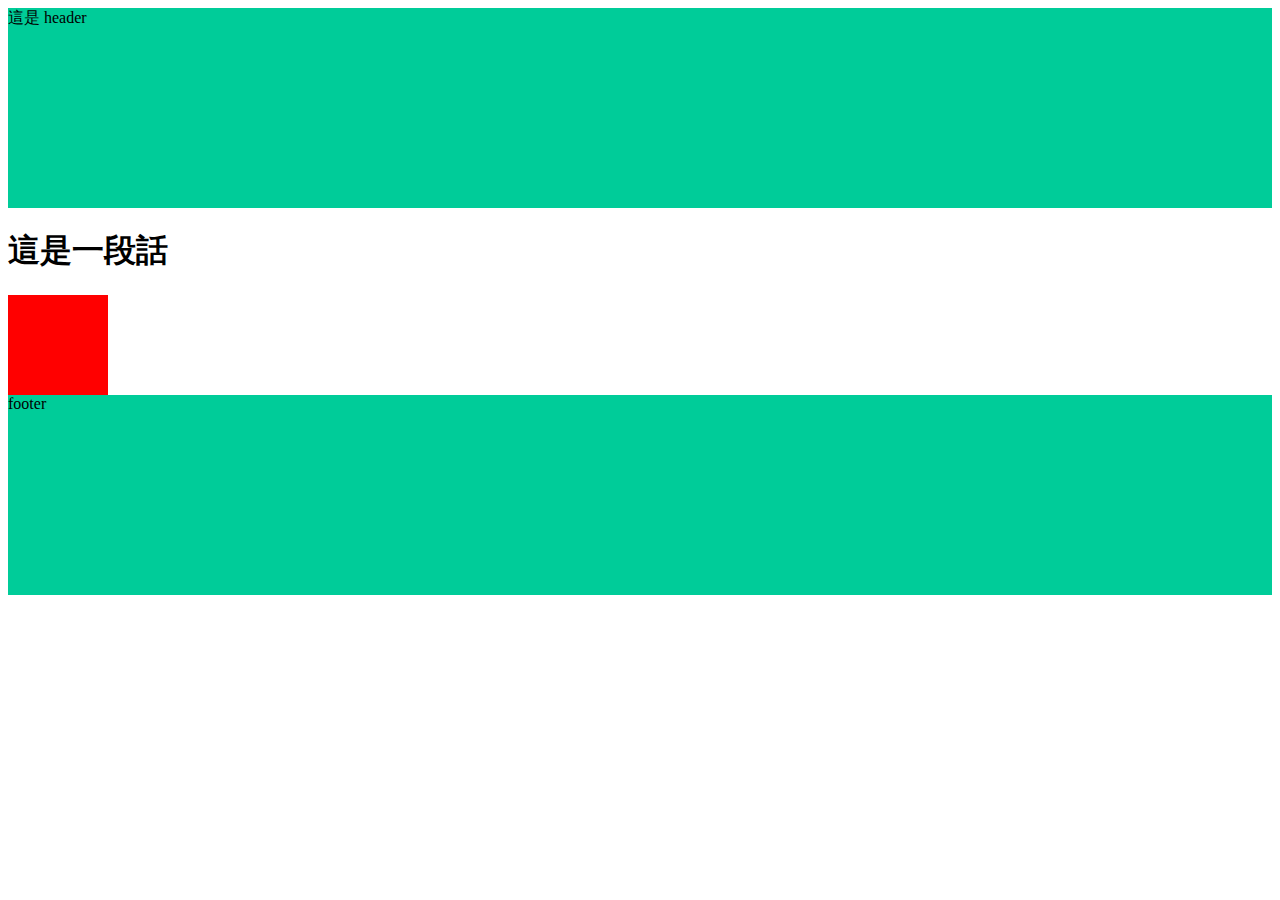
==== index.html @ 1fbaa555 "Update 2022-07-16T10:39:02.253Z" ====
<!DOCTYPE html>
<html lang="en">

<head>
  <meta charset="UTF-8">
  <meta name="viewport" content="width=device-width, initial-scale=1.0">
  <meta http-equiv="X-UA-Compatible" content="ie=edge">
  <title>首頁</title>
  <link rel="stylesheet" href="./assets/style/all.css">
</head>

<body>
  <header class="header">
    這是 header
  </header>

  
<h1>
  這是一段話
</h1>

<div class="box"></div>

  <footer class="footer">
    footer
  </footer>
  <script src="./assets/js/vendors.js"></script>
  <script src="./assets/js/all.js"></script>
</body>

</html>
---- assets/style/all.css ----
.header {
  height: 200px;
  background-color: #00cc99; }

.footer {
  height: 200px;
  background-color: #00cc99; }

.box {
  width: 100px;
  height: 100px;
  background-color: red;
  display: -webkit-box;
  display: -ms-flexbox;
  display: flex;
  -webkit-transition: all 0.5s;
  -o-transition: all 0.5s;
  transition: all 0.5s; }
  .box:hover {
    width: 200px;
    background-color: #00cc99; }

/*# sourceMappingURL=all.css.map */
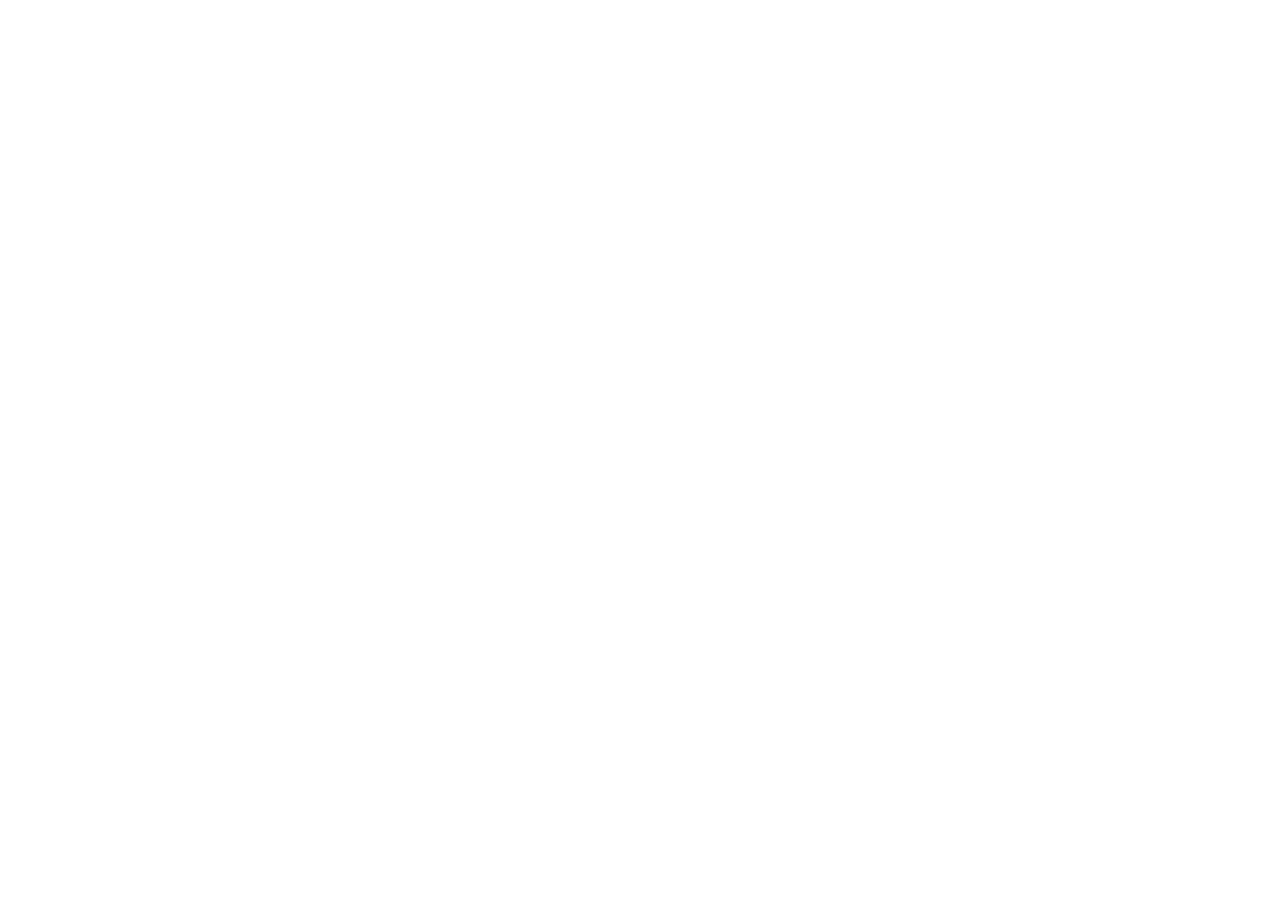
==== commit 17306521: "test" ====
--- a/index.html
+++ b/index.html
@@ -1,31 +1,10 @@
 <!DOCTYPE html>
 <html lang="en">
-
-<head>
-  <meta charset="UTF-8">
-  <meta name="viewport" content="width=device-width, initial-scale=1.0">
-  <meta http-equiv="X-UA-Compatible" content="ie=edge">
-  <title>首頁</title>
-  <link rel="stylesheet" href="./assets/style/all.css">
-</head>
-
-<body>
-  <header class="header">
-    這是 header
-  </header>
-
-  
-<h1>
-  這是一段話
-</h1>
-
-<div class="box"></div>
-
-  <footer class="footer">
-    footer
-  </footer>
-  <script src="./assets/js/vendors.js"></script>
-  <script src="./assets/js/all.js"></script>
-</body>
-
+  <head>
+    <meta charset="UTF-8" />
+    <meta http-equiv="X-UA-Compatible" content="IE=edge" />
+    <meta name="viewport" content="width=device-width, initial-scale=1.0" />
+    <title>Document</title>
+  </head>
+  <body></body>
 </html>
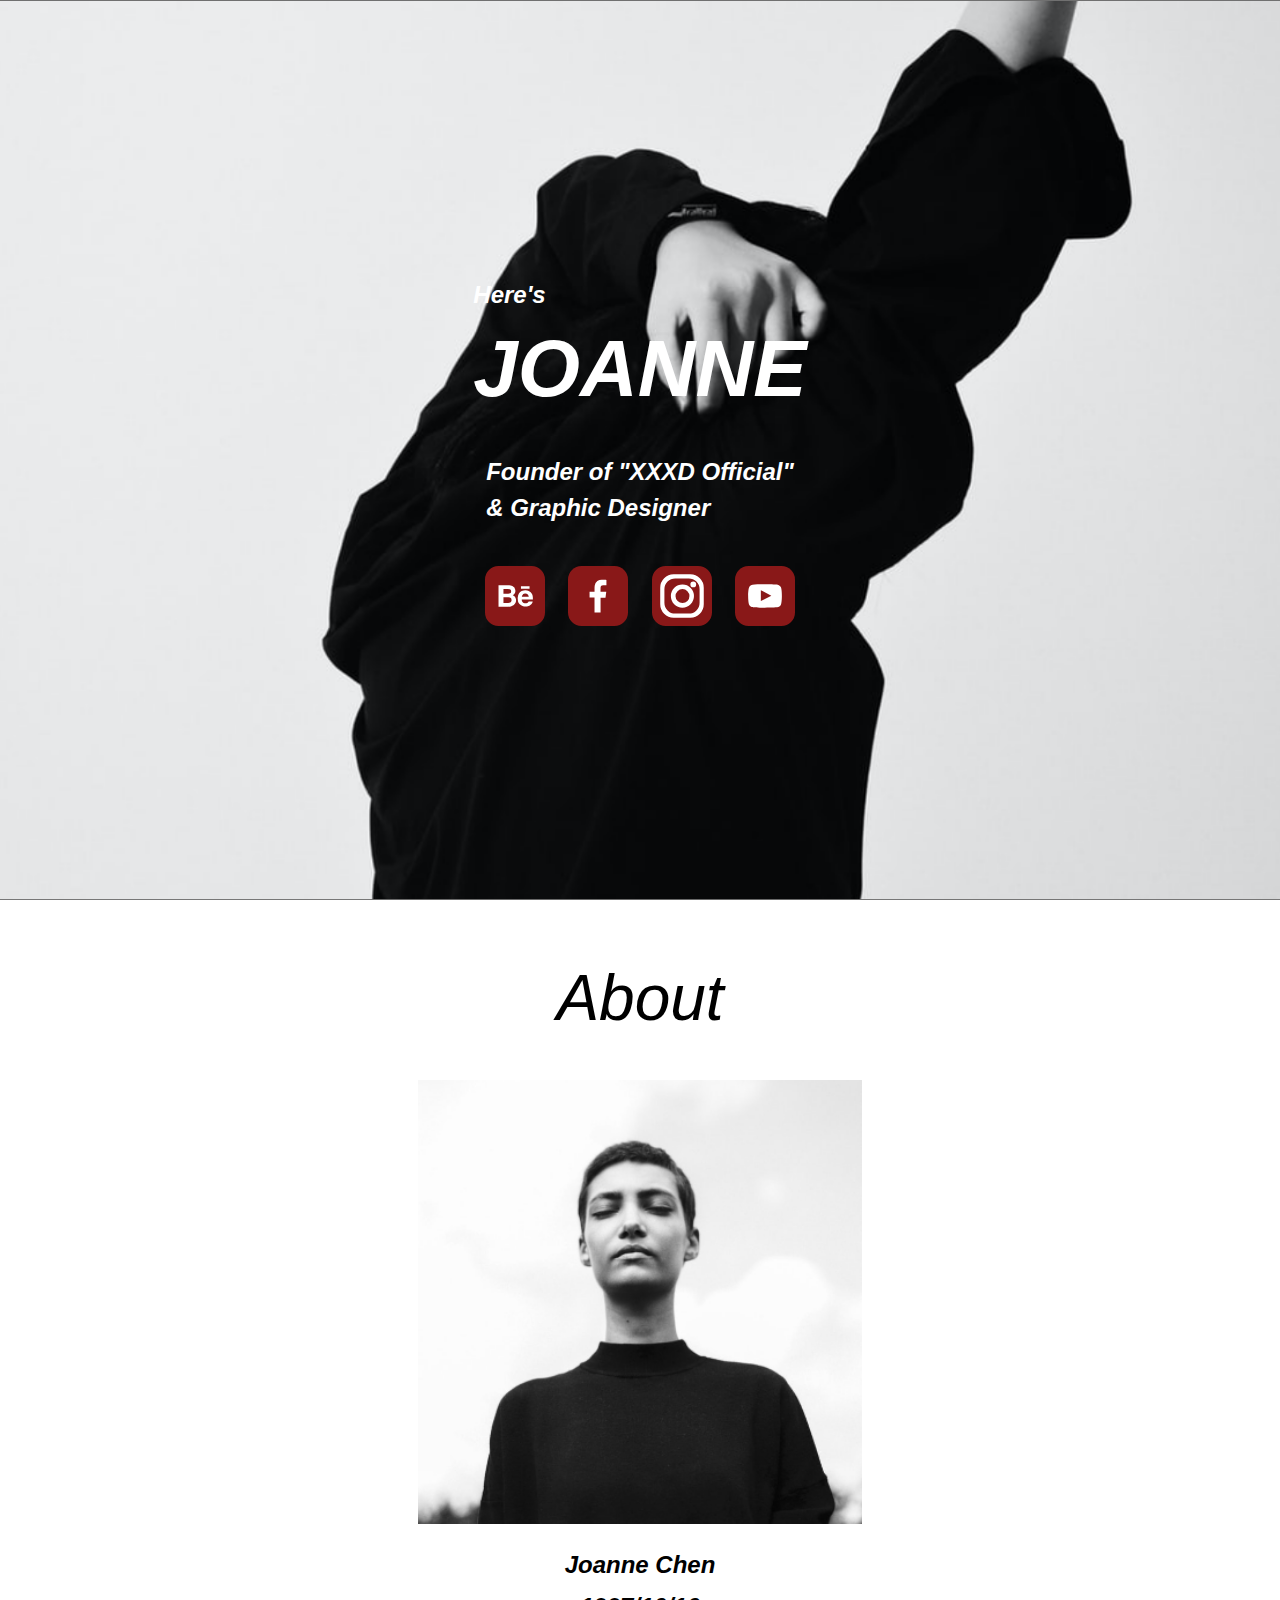
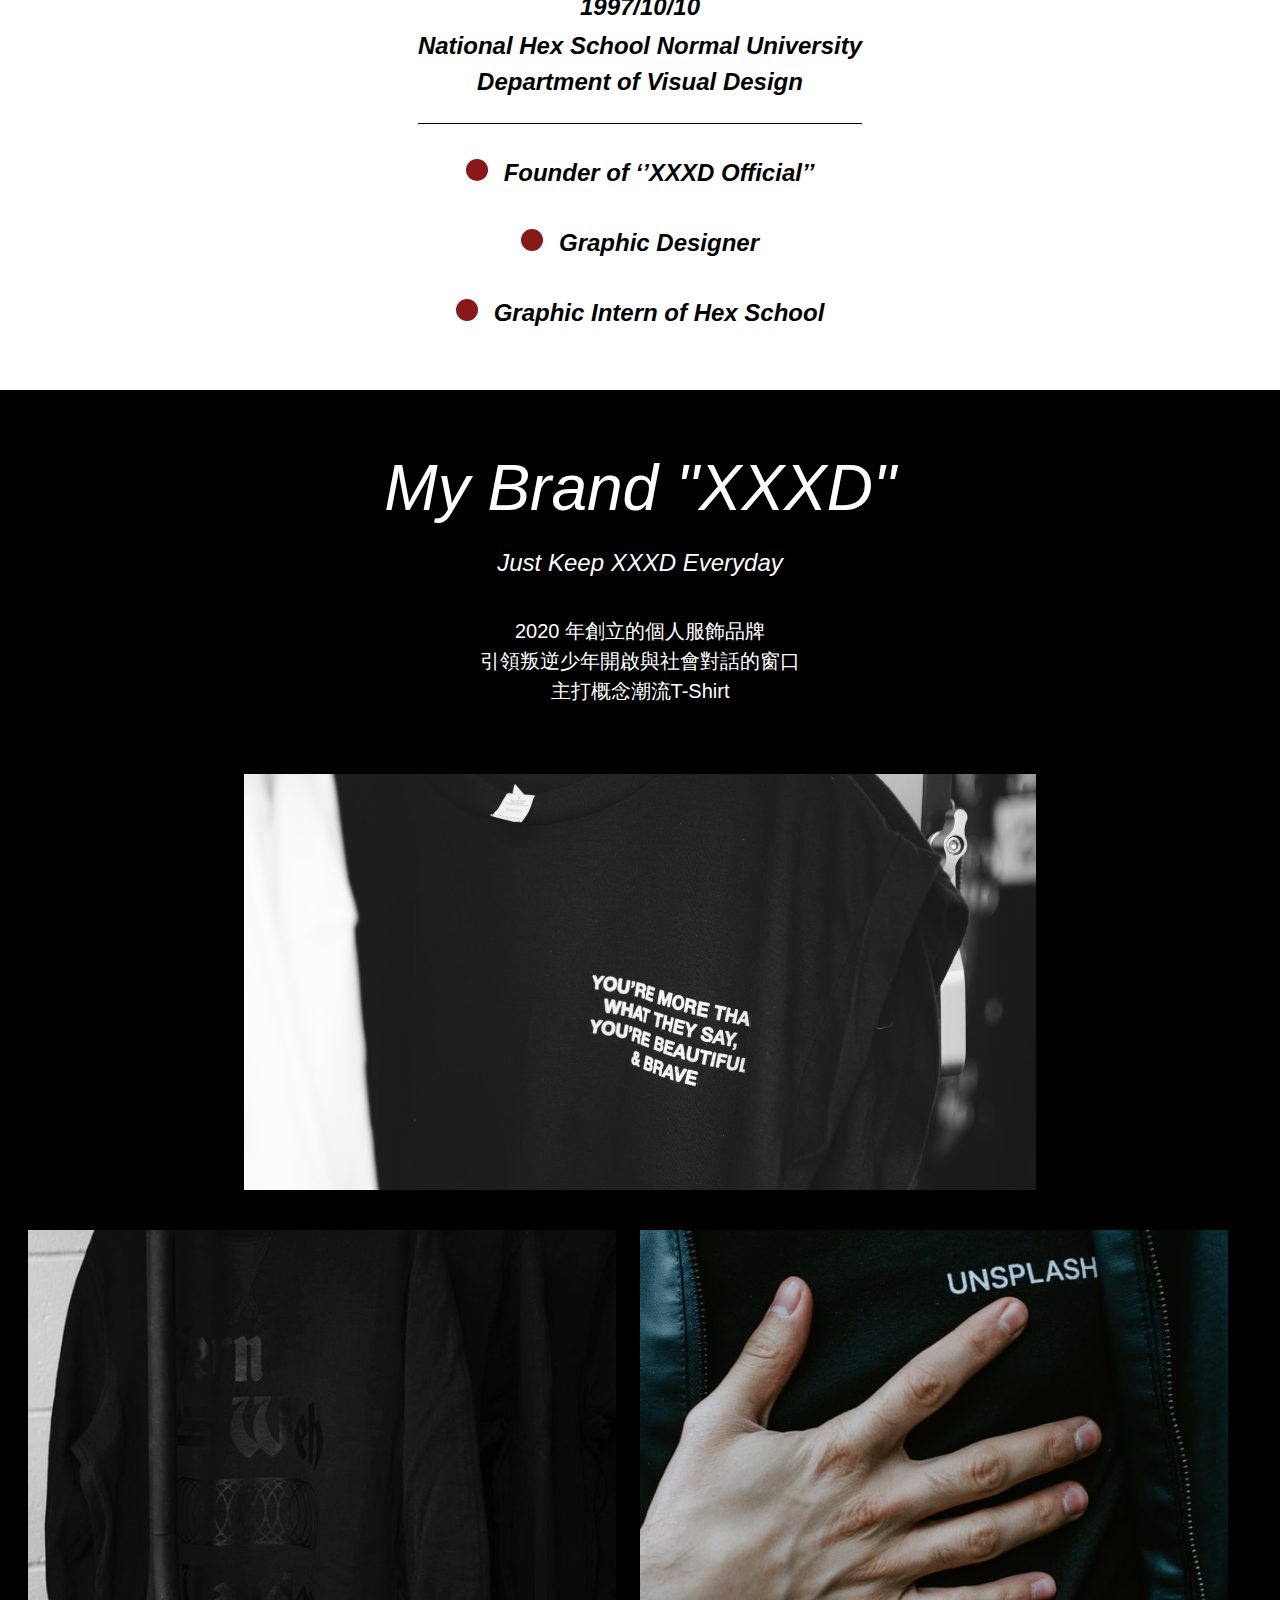
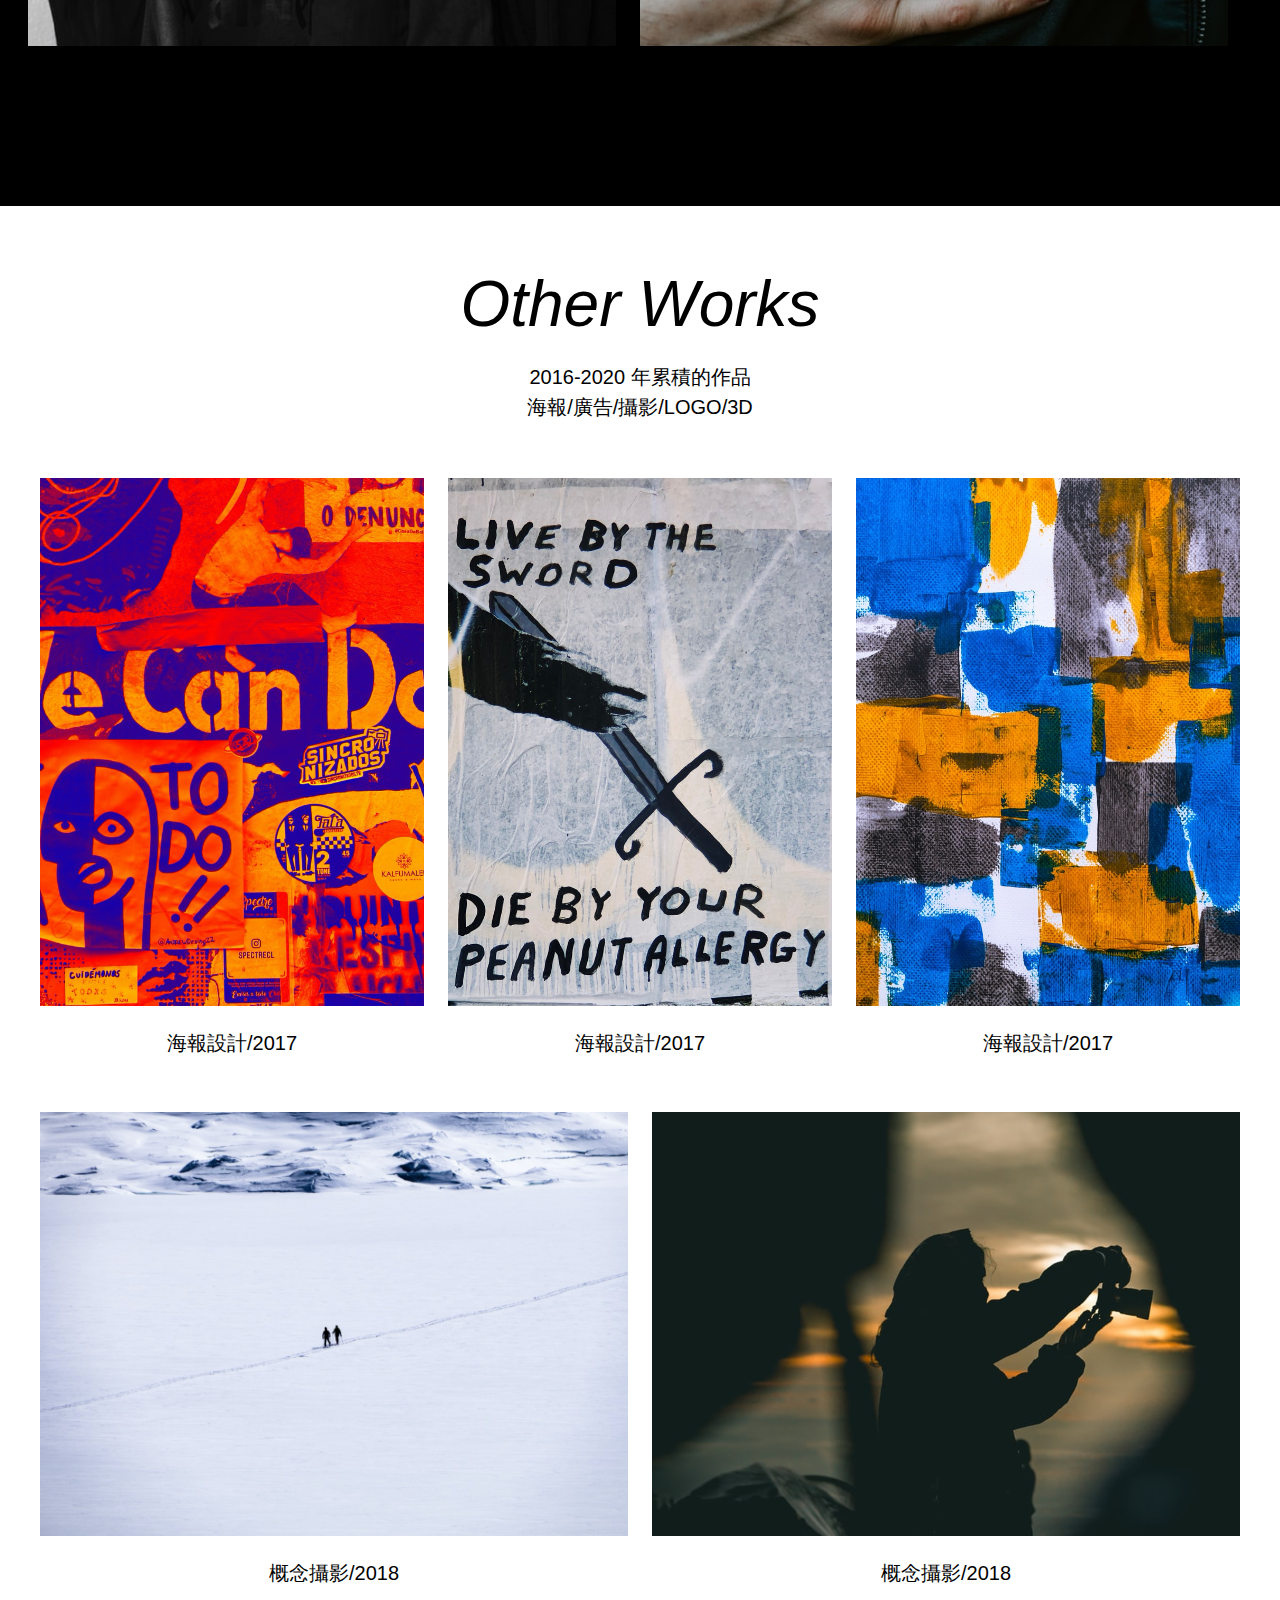
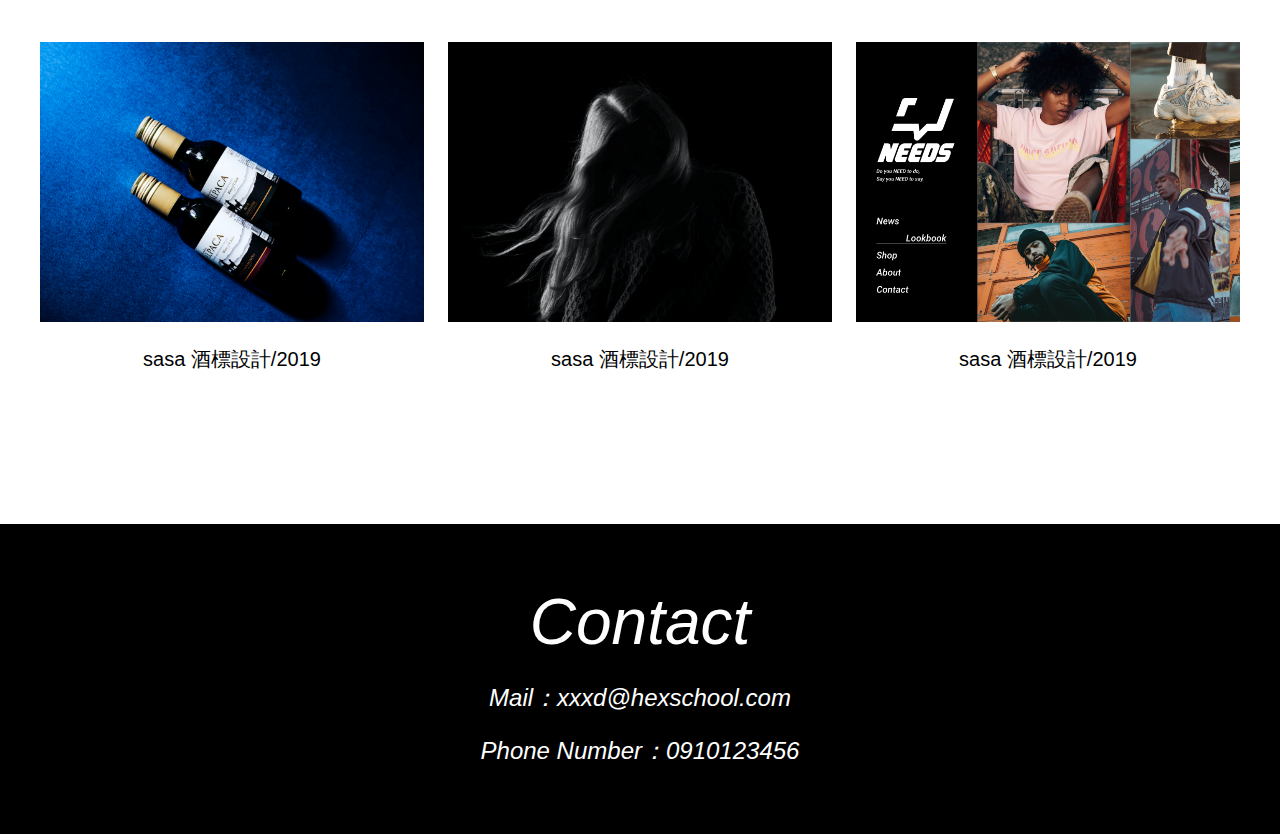
==== commit 183dfe1c: "Update 2022-07-16T15:49:00.396Z" ====
--- a/index.html
+++ b/index.html
@@ -2,9 +2,170 @@
 <html lang="en">
   <head>
     <meta charset="UTF-8" />
-    <meta http-equiv="X-UA-Compatible" content="IE=edge" />
     <meta name="viewport" content="width=device-width, initial-scale=1.0" />
-    <title>Document</title>
+    <meta http-equiv="X-UA-Compatible" content="ie=edge" />
+    <title>week2_porfolio</title>
+    <link rel="stylesheet" href="./assets/scss/all.css" />
   </head>
-  <body></body>
+
+  <body>
+    
+<div class="outerWrap">
+  <!-- outerWrap -->
+  <div class="banner">
+    <!-- banner -->
+    <div class="bannerText">
+      <!-- bannerText -->
+      <p class="bannerStart">Here's</p>
+      <h1>JOANNE</h1>
+      <p class="slogan">Founder of "XXXD Official" <br />& Graphic Designer</p>
+      <ul class="bannerList">
+        <!-- bannerList -->
+        <li class="bannerItem">
+          <a href="#">
+            <img src="./assets/images/behance.svg" alt="behance" />
+          </a>
+        </li>
+        <li class="bannerItem">
+          <a href="#">
+            <img src="./assets/images/facebook.svg" alt="facebook" />
+          </a>
+        </li>
+        <li class="bannerItem">
+          <a href="#">
+            <img src="./assets/images/instagram.svg" alt="instagram" />
+          </a>
+        </li>
+        <li class="bannerItem">
+          <a href="#">
+            <img src="./assets/images/youtube.svg" alt="youtube" />
+          </a>
+        </li>
+      </ul>
+      <!-- bannerList end -->
+    </div>
+    <!-- bannerText end -->
+  </div>
+  <!-- banner end -->
+  <div class="info">
+    <!-- info -->
+    <div class="about">
+      <!-- about -->
+      <h2>About</h2>
+      <img src="./assets/images/photo.png" alt="profile" />
+      <p>Joanne Chen</p>
+      <p>1997/10/10</p>
+      <p class="education">
+        National Hex School Normal University <br />
+        Department of Visual Design
+      </p>
+      <ul class="aboutList">
+        <!-- aboutList -->
+        <li class="aboutItem">
+          <p>Founder of ‘’XXXD Official’’</p>
+        </li>
+        <li class="aboutItem">
+          <p>Graphic Designer</p>
+        </li>
+        <li class="aboutItem">
+          <p>Graphic Intern of Hex School</p>
+        </li>
+      </ul>
+      <!-- aboutList end -->
+    </div>
+    <!-- about end -->
+  </div>
+  <!-- info end -->
+  <div class="introduction">
+    <!-- introduction -->
+    <div class="myBrand">
+      <!-- myBrand -->
+      <h2>My Brand "XXXD"</h2>
+      <p class="brandSlogan">Just Keep XXXD Everyday</p>
+      <p class="brandStory">
+        2020 年創立的個人服飾品牌<br />引領叛逆少年開啟與社會對話的窗口<br />主打概念潮流T-Shirt
+      </p>
+      <ul class="brandList">
+        <!-- brandList -->
+        <li class="brandItem">
+          <img src="./assets/images/brand_img1.png" alt="brand1" />
+        </li>
+        <li class="brandItem-secondRow">
+          <img src="./assets/images/brand_img2.png" alt="brand2" />
+          <img src="./assets/images/brand_img3.png" alt="brand3" />
+        </li>
+      </ul>
+      <!-- brandList end -->
+    </div>
+    <!-- myBrand end -->
+  </div>
+  <!-- introduction end -->
+  <div class="work">
+    <!-- work -->
+    <div class="collection">
+      <!-- collection -->
+      <h2>Other Works</h2>
+      <p class="workIntro">
+        2016-2020 年累積的作品<br />海報/廣告/攝影/LOGO/3D
+      </p>
+      <ul class="workList">
+        <!-- workList -->
+        <li class="workItem">
+          <div class="imgText">
+            <img src="./assets/images/work_img1.png" alt="work1" />
+            <p>海報設計/2017</p>
+          </div>
+          <div class="imgText">
+            <img src="./assets/images/work_img2.png" alt="work2" />
+            <p>海報設計/2017</p>
+          </div>
+          <div class="imgText">
+            <img src="./assets/images/work_img3.png" alt="work3" />
+            <p>海報設計/2017</p>
+          </div>
+        </li>
+        <li class="workItem">
+          <div class="imgText">
+            <img src="./assets/images/work_img4.png" alt="work4" />
+            <p>概念攝影/2018</p>
+          </div>
+          <div class="imgText">
+            <img src="./assets/images/work_img5.png" alt="work5" />
+            <p>概念攝影/2018</p>
+          </div>
+        </li>
+        <li class="workItem">
+          <div class="imgText">
+            <img src="./assets/images/work_img6.png" alt="work6" />
+            <p>sasa 酒標設計/2019</p>
+          </div>
+          <div class="imgText">
+            <img src="./assets/images/work_img7.png" alt="work7" />
+            <p>sasa 酒標設計/2019</p>
+          </div>
+          <div class="imgText">
+            <img src="./assets/images/work_img8.png" alt="work8" />
+            <p>sasa 酒標設計/2019</p>
+          </div>
+        </li>
+      </ul>
+      <!-- workList end -->
+    </div>
+    <!-- collection end -->
+  </div>
+  <!-- work end -->
+</div>
+<!-- outerWrap -->
+
+
+    <footer class="footer">
+      <div class="contact">
+        <h2>Contact</h2>
+        <a href="mailto:xxxd@hexschool.com">Mail：xxxd@hexschool.com</a>
+        <a href="tel:+0910123456">Phone Number：0910123456</a>
+      </div>
+    </footer>
+    <script src="./assets/js/vendors.js"></script>
+    <script src="./assets/js/all.js"></script>
+  </body>
 </html>
--- a/assets/scss/all.css
+++ b/assets/scss/all.css
@@ -0,0 +1,339 @@
+/* http://meyerweb.com/eric/tools/css/reset/ 
+   v2.0 | 20110126
+   License: none (public domain)
+*/
+html,
+body,
+div,
+span,
+applet,
+object,
+iframe,
+h1,
+h2,
+h3,
+h4,
+h5,
+h6,
+p,
+blockquote,
+pre,
+a,
+abbr,
+acronym,
+address,
+big,
+cite,
+code,
+del,
+dfn,
+em,
+img,
+ins,
+kbd,
+q,
+s,
+samp,
+small,
+strike,
+strong,
+sub,
+sup,
+tt,
+var,
+b,
+u,
+i,
+center,
+dl,
+dt,
+dd,
+ol,
+ul,
+li,
+fieldset,
+form,
+label,
+legend,
+table,
+caption,
+tbody,
+tfoot,
+thead,
+tr,
+th,
+td,
+article,
+aside,
+canvas,
+details,
+embed,
+figure,
+figcaption,
+footer,
+header,
+hgroup,
+menu,
+nav,
+output,
+ruby,
+section,
+summary,
+time,
+mark,
+audio,
+video {
+  margin: 0;
+  padding: 0;
+  border: 0;
+  font-size: 100%;
+  font: inherit;
+  vertical-align: baseline; }
+
+/* HTML5 display-role reset for older browsers */
+article,
+aside,
+details,
+figcaption,
+figure,
+footer,
+header,
+hgroup,
+menu,
+nav,
+section {
+  display: block; }
+
+body {
+  line-height: 1; }
+
+ol,
+ul {
+  list-style: none; }
+
+blockquote,
+q {
+  quotes: none; }
+
+blockquote:before,
+blockquote:after,
+q:before,
+q:after {
+  content: '';
+  content: none; }
+
+table {
+  border-collapse: collapse;
+  border-spacing: 0; }
+
+*,
+*::before,
+*::after {
+  -webkit-box-sizing: border-box;
+          box-sizing: border-box; }
+
+body {
+  font-family: -apple-system, BlinkMacSystemFont, "Segoe UI", "Microsoft JhengHei", Roboto, "Helvetica Neue", Arial, sans-serif;
+  line-height: 1.5; }
+
+img {
+  display: block;
+  max-width: 100%;
+  height: auto; }
+
+a {
+  display: block;
+  text-decoration: none; }
+
+.outerWrap {
+  max-width: 1920px;
+  font-style: italic; }
+
+h2 {
+  padding-top: 56px;
+  font-size: 64px;
+  font-weight: 500;
+  line-height: 84px; }
+
+.banner {
+  height: 100vh;
+  display: -webkit-box;
+  display: -ms-flexbox;
+  display: flex;
+  -webkit-box-pack: center;
+      -ms-flex-pack: center;
+          justify-content: center;
+  -webkit-box-align: center;
+      -ms-flex-align: center;
+          align-items: center;
+  color: #fff;
+  background-image: url(../../../assets/images/banner.png);
+  background-repeat: no-repeat;
+  background-size: cover;
+  background-position: center center; }
+  .banner .bannerText .bannerStart {
+    padding: 0;
+    font-size: 24px;
+    font-weight: 700;
+    line-height: 42px; }
+  .banner .bannerText h1 {
+    font-size: 80px;
+    font-weight: 900;
+    line-height: 106px; }
+  .banner .bannerText .slogan {
+    display: -webkit-box;
+    display: -ms-flexbox;
+    display: flex;
+    -webkit-box-pack: center;
+        -ms-flex-pack: center;
+            justify-content: center;
+    padding-top: 32px;
+    padding-bottom: 40px;
+    font-size: 24px;
+    font-weight: 700;
+    line-height: 36px; }
+  .banner .bannerText .bannerList {
+    display: -webkit-box;
+    display: -ms-flexbox;
+    display: flex;
+    -ms-flex-pack: distribute;
+        justify-content: space-around; }
+    .banner .bannerText .bannerList a:hover {
+      opacity: .8; }
+
+.info {
+  display: -webkit-box;
+  display: -ms-flexbox;
+  display: flex;
+  -webkit-box-pack: center;
+      -ms-flex-pack: center;
+          justify-content: center;
+  text-align: center; }
+  .info .about {
+    display: -webkit-box;
+    display: -ms-flexbox;
+    display: flex;
+    -webkit-box-orient: vertical;
+    -webkit-box-direction: normal;
+        -ms-flex-direction: column;
+            flex-direction: column; }
+  .info img {
+    padding-top: 40px;
+    padding-bottom: 20px; }
+  .info p {
+    font-size: 24px;
+    font-weight: 700;
+    line-height: 42px; }
+  .info .education {
+    padding-bottom: 23px;
+    line-height: 36px;
+    border-bottom: 1px solid #000000; }
+  .info .aboutList {
+    padding: 28px 0; }
+  .info .aboutItem {
+    padding-bottom: 28px; }
+    .info .aboutItem p::before {
+      content: '';
+      display: inline-block;
+      width: 22px;
+      height: 22px;
+      margin-right: 16px;
+      background-color: #891818;
+      border-radius: 50%; }
+
+.introduction {
+  display: -webkit-box;
+  display: -ms-flexbox;
+  display: flex;
+  -webkit-box-pack: center;
+      -ms-flex-pack: center;
+          justify-content: center;
+  font-weight: 500;
+  text-align: center;
+  color: #fff;
+  background: #000; }
+  .introduction .brandSlogan {
+    padding: 12px 0 32px 0;
+    font-size: 24px;
+    line-height: 42px; }
+  .introduction .brandStory {
+    padding-bottom: 68px;
+    font-size: 20px;
+    font-style: normal;
+    line-height: 30px; }
+  .introduction .brandList {
+    display: -webkit-box;
+    display: -ms-flexbox;
+    display: flex;
+    -webkit-box-orient: vertical;
+    -webkit-box-direction: normal;
+        -ms-flex-direction: column;
+            flex-direction: column;
+    -webkit-box-align: center;
+        -ms-flex-align: center;
+            align-items: center; }
+  .introduction .brandItem-secondRow {
+    display: -webkit-box;
+    display: -ms-flexbox;
+    display: flex;
+    padding: 40px 0 160px 0; }
+    .introduction .brandItem-secondRow img {
+      padding-right: 24px; }
+
+.work {
+  display: -webkit-box;
+  display: -ms-flexbox;
+  display: flex;
+  -webkit-box-pack: center;
+      -ms-flex-pack: center;
+          justify-content: center; }
+
+.collection {
+  text-align: center;
+  margin-bottom: 96px; }
+  .collection .workIntro {
+    padding: 16px 0 56px;
+    font-size: 20px;
+    font-style: normal;
+    font-weight: 500;
+    line-height: 30px; }
+  .collection .workItem {
+    display: -webkit-box;
+    display: -ms-flexbox;
+    display: flex;
+    gap: 24px;
+    padding-bottom: 48px; }
+    .collection .workItem .imgText {
+      font-size: 20px;
+      font-weight: 500;
+      font-style: normal;
+      line-height: 42px; }
+      .collection .workItem .imgText img {
+        padding-bottom: 16px; }
+
+footer {
+  display: -webkit-box;
+  display: -ms-flexbox;
+  display: flex;
+  -webkit-box-orient: vertical;
+  -webkit-box-direction: normal;
+      -ms-flex-direction: column;
+          flex-direction: column;
+  padding-bottom: 64px;
+  -webkit-box-align: center;
+      -ms-flex-align: center;
+          align-items: center;
+  font-style: italic;
+  text-align: center;
+  color: #fff;
+  background: #000; }
+  footer a {
+    margin-top: 16px;
+    font-size: 24px;
+    line-height: 36px;
+    color: #fff;
+    border-bottom: 1px solid transparent; }
+    footer a:hover {
+      border-bottom: 1px solid #00ffff; }
+
+/*# sourceMappingURL=all.css.map */
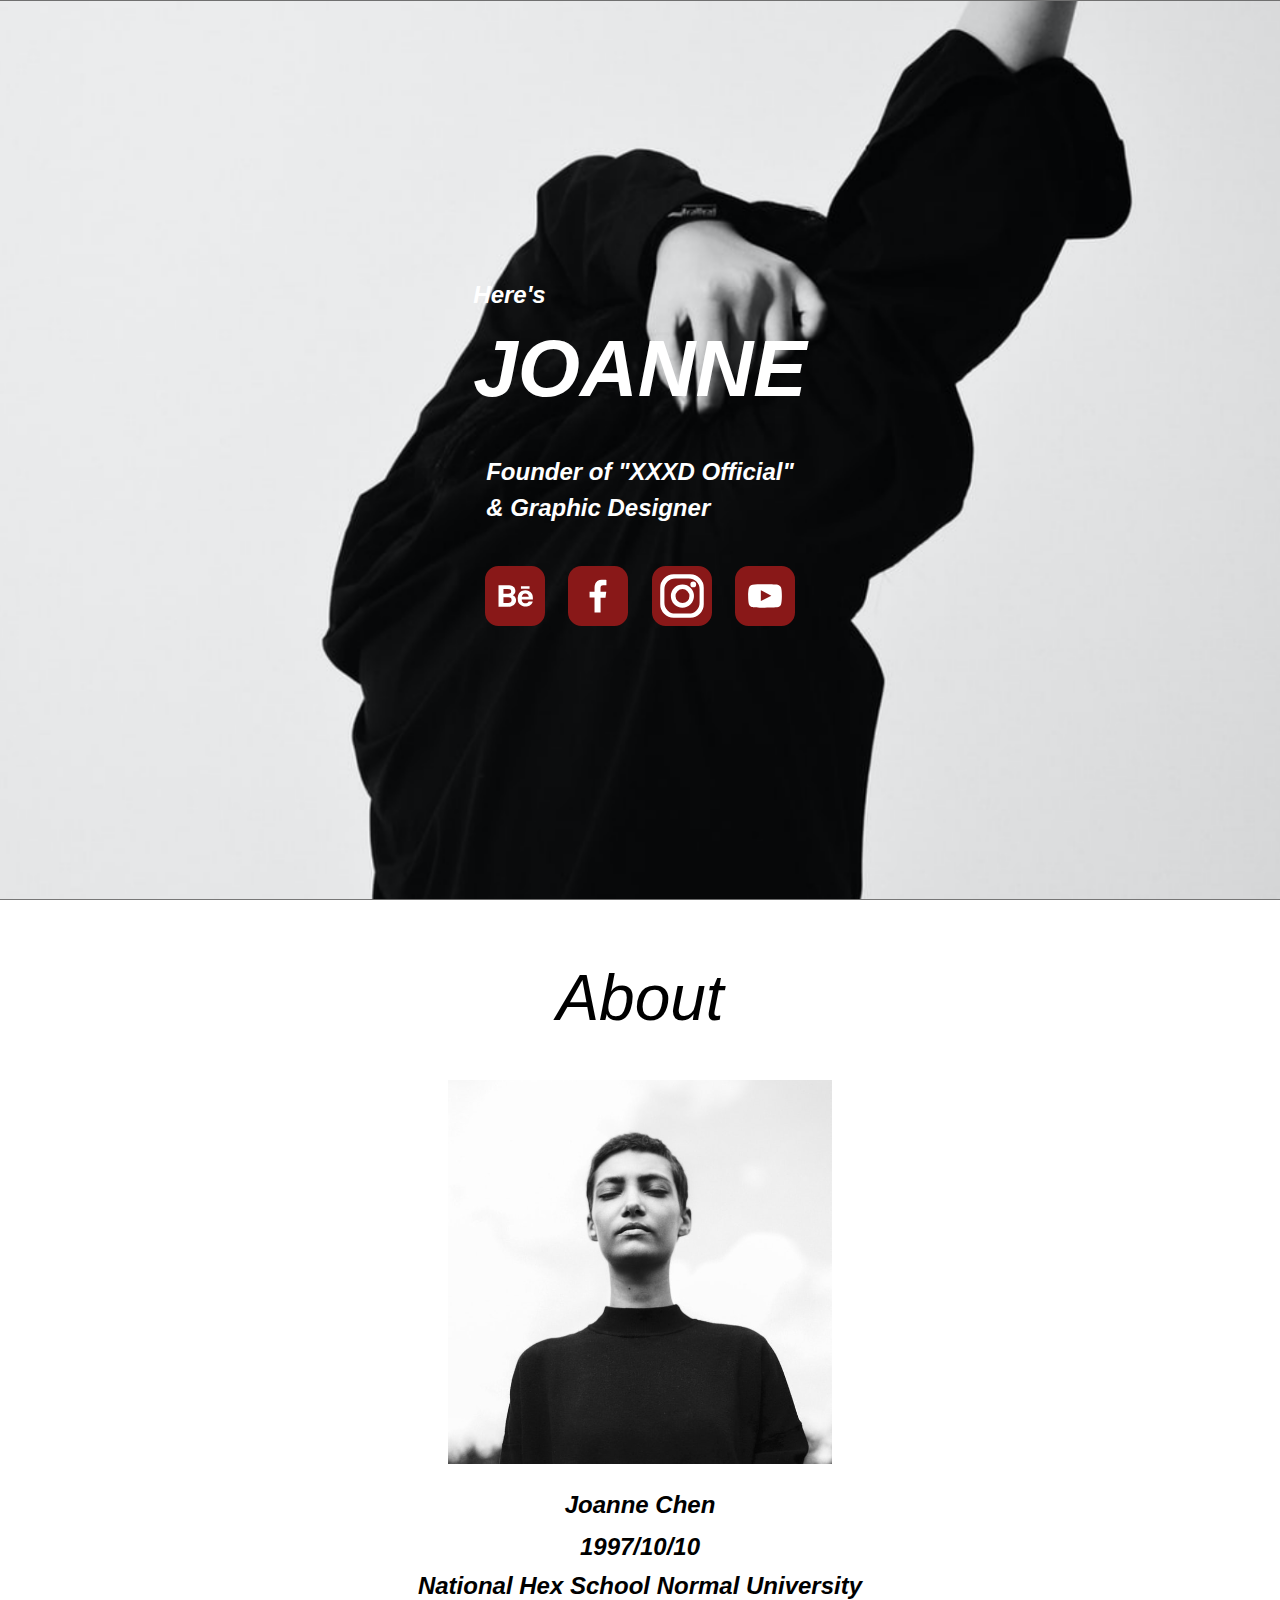
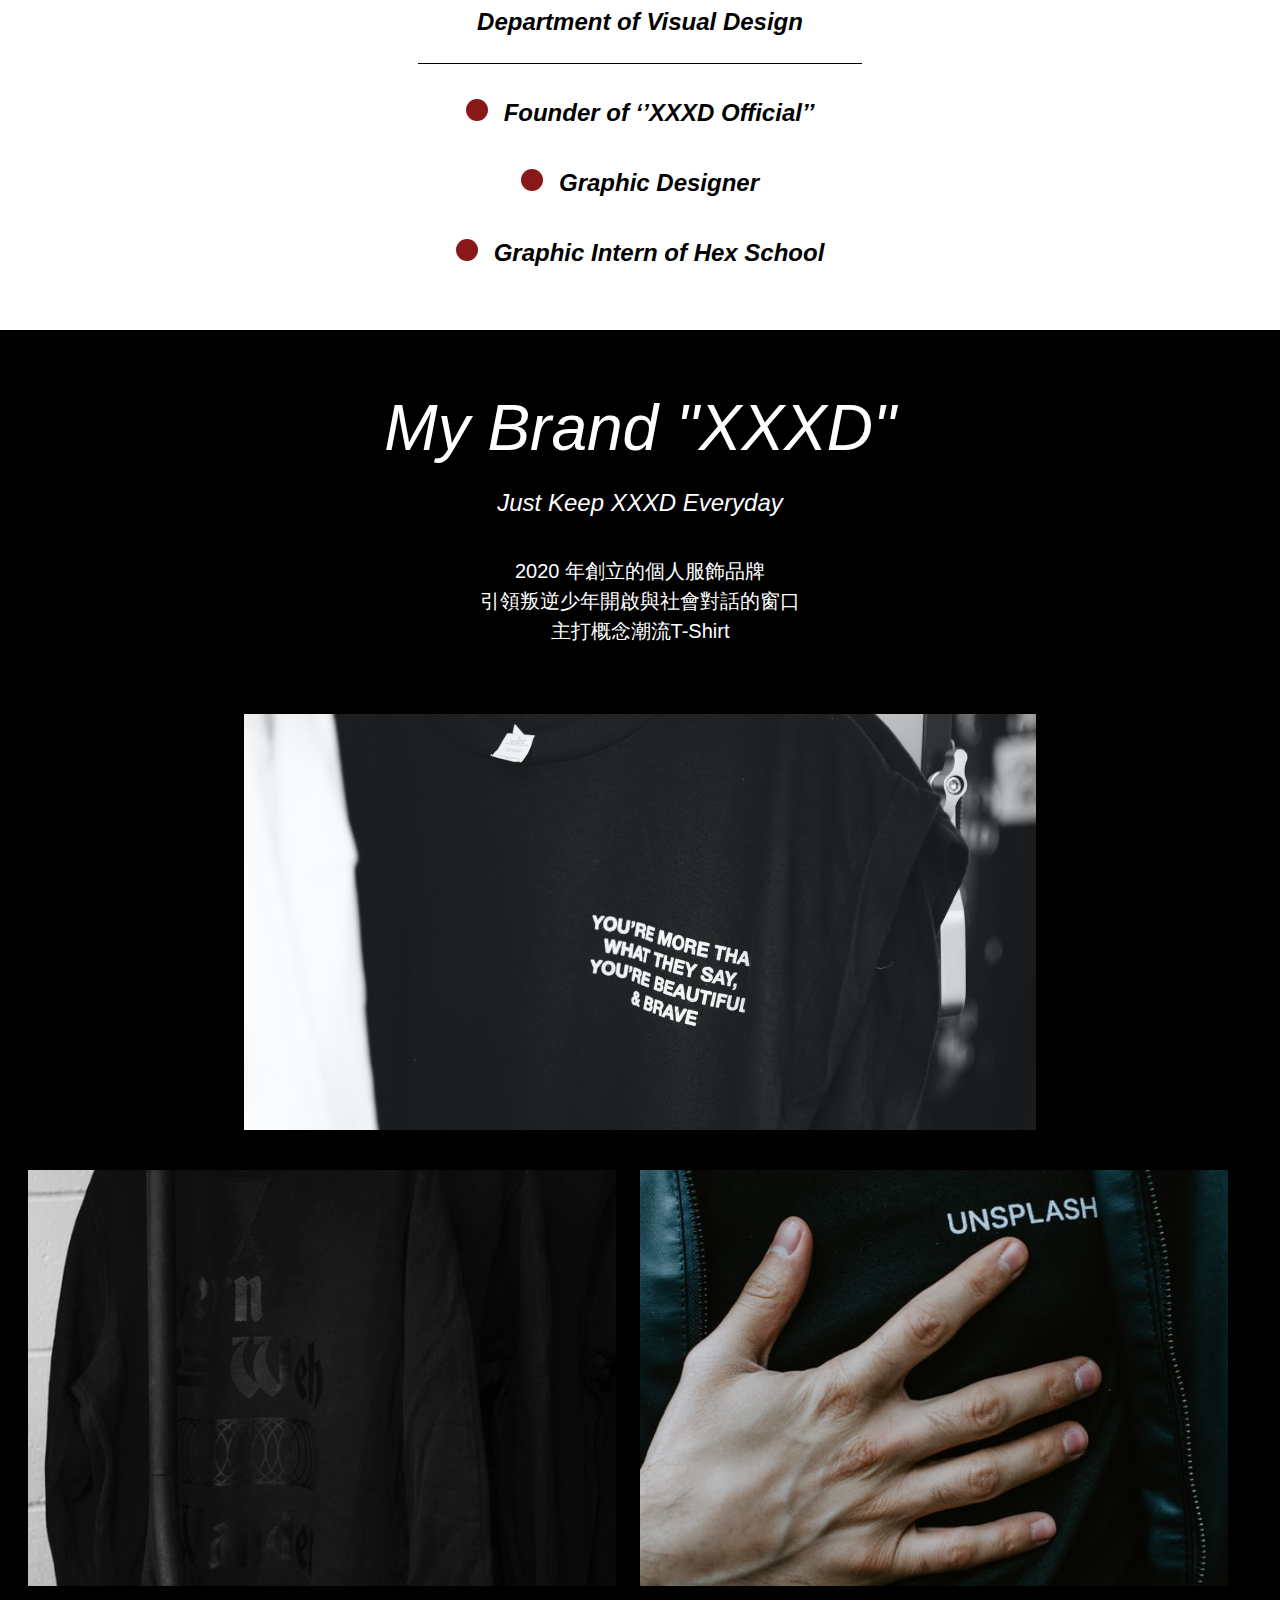
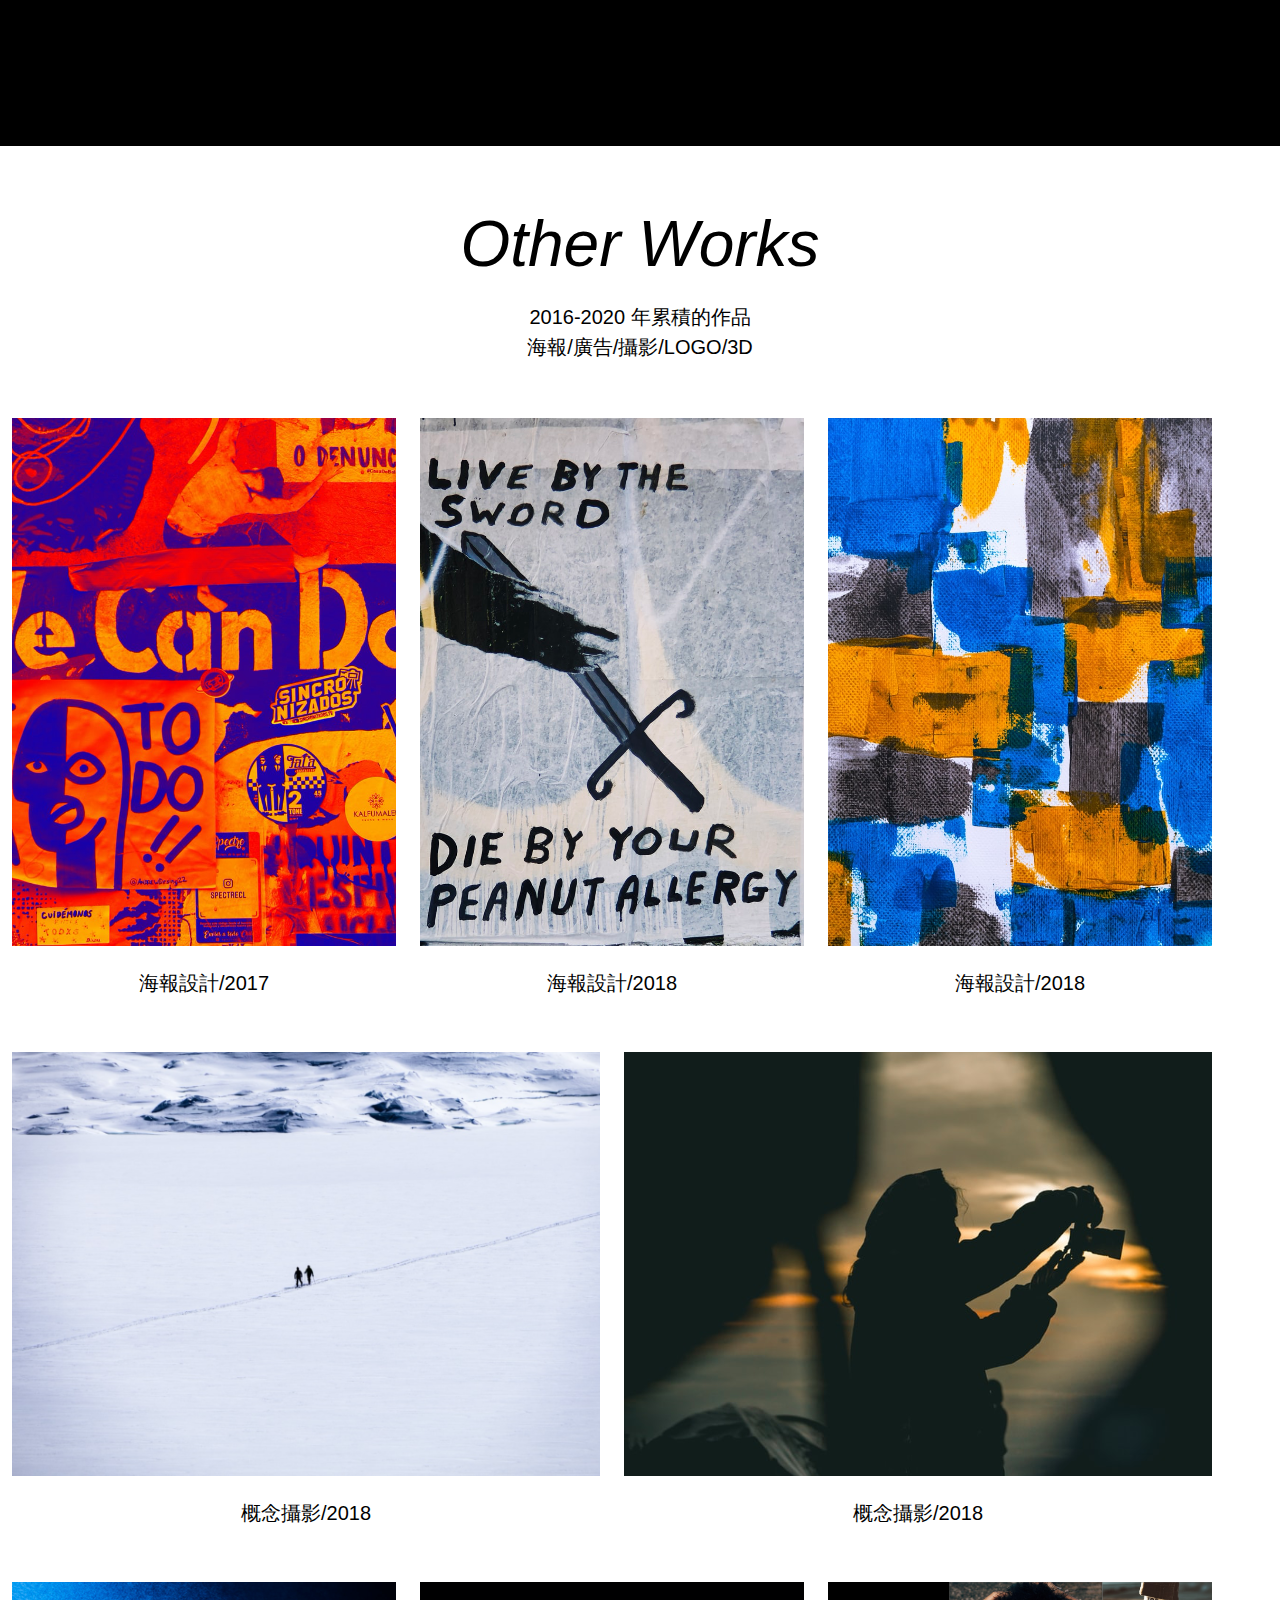
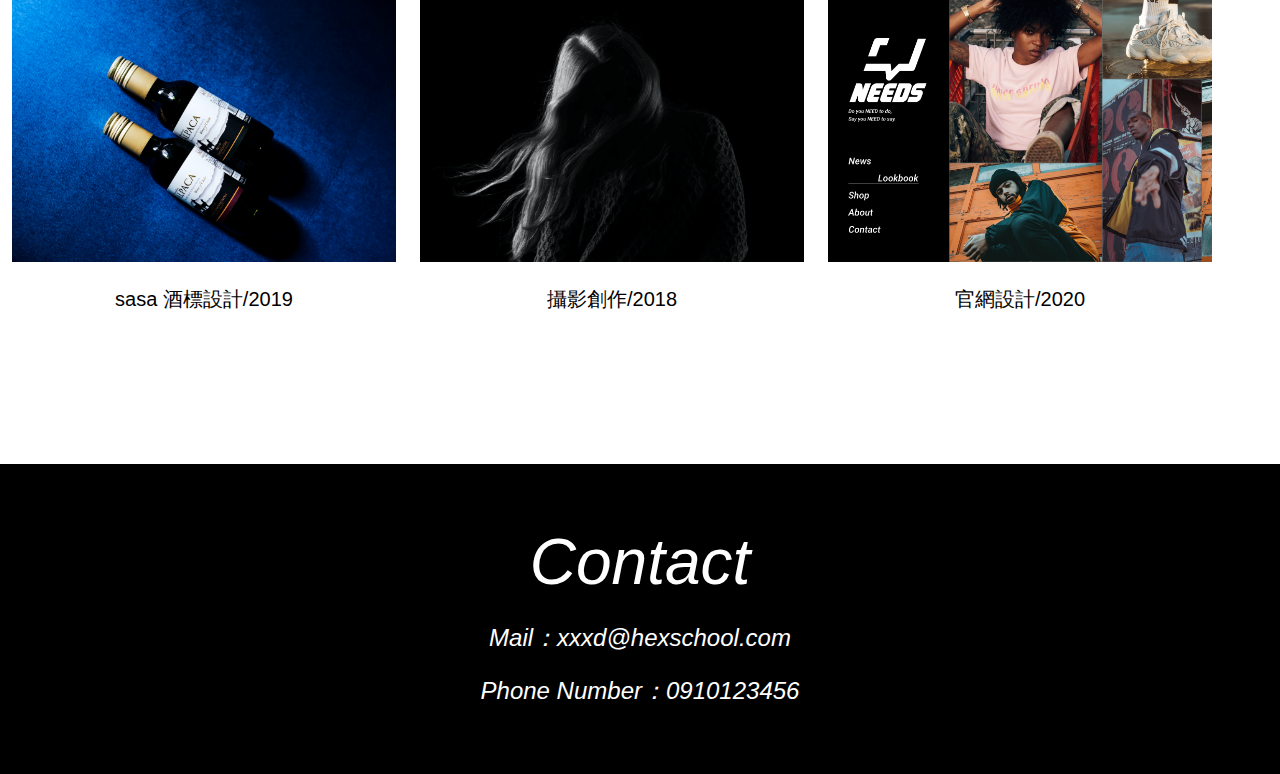
==== commit a13dad1c: "Update 2022-07-31T08:58:59.380Z" ====
--- a/index.html
+++ b/index.html
@@ -16,8 +16,7 @@
     <!-- banner -->
     <div class="bannerText">
       <!-- bannerText -->
-      <p class="bannerStart">Here's</p>
-      <h1>JOANNE</h1>
+      <h1><span class="bannerStart">Here's</span>JOANNE</h1>
       <p class="slogan">Founder of "XXXD Official" <br />& Graphic Designer</p>
       <ul class="bannerList">
         <!-- bannerList -->
@@ -53,12 +52,20 @@
       <!-- about -->
       <h2>About</h2>
       <img src="./assets/images/photo.png" alt="profile" />
-      <p>Joanne Chen</p>
-      <p>1997/10/10</p>
-      <p class="education">
-        National Hex School Normal University <br />
-        Department of Visual Design
-      </p>
+      <ul class="profileList">
+        <li class="profileItem">
+          <p>Joanne Chen</p>
+        </li>
+        <li class="profileItem">
+          <p>1997/10/10</p>
+        </li>
+        <li class="profileItem">
+          <p class="education">
+            National Hex School Normal University <br />
+            Department of Visual Design
+          </p>
+        </li>
+      </ul>
       <ul class="aboutList">
         <!-- aboutList -->
         <li class="aboutItem">
@@ -78,10 +85,12 @@
   <!-- info end -->
   <div class="introduction">
     <!-- introduction -->
-    <div class="myBrand">
+    <div class="myBrand container">
       <!-- myBrand -->
       <h2>My Brand "XXXD"</h2>
-      <p class="brandSlogan">Just Keep XXXD Everyday</p>
+      <h3>
+        <p class="brandSlogan">Just Keep XXXD Everyday</p>
+      </h3>
       <p class="brandStory">
         2020 年創立的個人服飾品牌<br />引領叛逆少年開啟與社會對話的窗口<br />主打概念潮流T-Shirt
       </p>
@@ -108,7 +117,7 @@
       <p class="workIntro">
         2016-2020 年累積的作品<br />海報/廣告/攝影/LOGO/3D
       </p>
-      <ul class="workList">
+      <ul class="workList container">
         <!-- workList -->
         <li class="workItem">
           <div class="imgText">
@@ -117,11 +126,11 @@
           </div>
           <div class="imgText">
             <img src="./assets/images/work_img2.png" alt="work2" />
-            <p>海報設計/2017</p>
+            <p>海報設計/2018</p>
           </div>
           <div class="imgText">
             <img src="./assets/images/work_img3.png" alt="work3" />
-            <p>海報設計/2017</p>
+            <p>海報設計/2018</p>
           </div>
         </li>
         <li class="workItem">
@@ -141,11 +150,11 @@
           </div>
           <div class="imgText">
             <img src="./assets/images/work_img7.png" alt="work7" />
-            <p>sasa 酒標設計/2019</p>
+            <p>攝影創作/2018</p>
           </div>
           <div class="imgText">
             <img src="./assets/images/work_img8.png" alt="work8" />
-            <p>sasa 酒標設計/2019</p>
+            <p>官網設計/2020</p>
           </div>
         </li>
       </ul>
--- a/assets/scss/all.css
+++ b/assets/scss/all.css
@@ -145,8 +145,31 @@
   display: block;
   text-decoration: none; }
 
+.container {
+  max-width: 1320px;
+  padding: 0 12px;
+  margin: 0 auto; }
+
+footer {
+  padding-bottom: 64px;
+  font-style: italic;
+  text-align: center;
+  color: #fff;
+  background: #000; }
+  footer .contact {
+    display: inline-block; }
+  footer a {
+    margin-top: 16px;
+    font-size: 24px;
+    line-height: 36px;
+    color: #fff;
+    border-bottom: 1px solid transparent; }
+    footer a:hover {
+      border-bottom: 1px solid #00ffff; }
+
 .outerWrap {
   max-width: 1920px;
+  margin: 0 auto;
   font-style: italic; }
 
 h2 {
@@ -167,11 +190,12 @@
       -ms-flex-align: center;
           align-items: center;
   color: #fff;
-  background-image: url(../../../assets/images/banner.png);
+  background-image: url(../images/banner.png);
   background-repeat: no-repeat;
   background-size: cover;
   background-position: center center; }
   .banner .bannerText .bannerStart {
+    display: block;
     padding: 0;
     font-size: 24px;
     font-weight: 700;
@@ -210,16 +234,11 @@
           justify-content: center;
   text-align: center; }
   .info .about {
-    display: -webkit-box;
-    display: -ms-flexbox;
-    display: flex;
-    -webkit-box-orient: vertical;
-    -webkit-box-direction: normal;
-        -ms-flex-direction: column;
-            flex-direction: column; }
+    text-align: center; }
   .info img {
     padding-top: 40px;
-    padding-bottom: 20px; }
+    padding-bottom: 20px;
+    margin: 0 auto; }
   .info p {
     font-size: 24px;
     font-weight: 700;
@@ -242,12 +261,6 @@
       border-radius: 50%; }
 
 .introduction {
-  display: -webkit-box;
-  display: -ms-flexbox;
-  display: flex;
-  -webkit-box-pack: center;
-      -ms-flex-pack: center;
-          justify-content: center;
   font-weight: 500;
   text-align: center;
   color: #fff;
@@ -279,14 +292,6 @@
     padding: 40px 0 160px 0; }
     .introduction .brandItem-secondRow img {
       padding-right: 24px; }
-
-.work {
-  display: -webkit-box;
-  display: -ms-flexbox;
-  display: flex;
-  -webkit-box-pack: center;
-      -ms-flex-pack: center;
-          justify-content: center; }
 
 .collection {
   text-align: center;
@@ -311,29 +316,4 @@
       .collection .workItem .imgText img {
         padding-bottom: 16px; }
 
-footer {
-  display: -webkit-box;
-  display: -ms-flexbox;
-  display: flex;
-  -webkit-box-orient: vertical;
-  -webkit-box-direction: normal;
-      -ms-flex-direction: column;
-          flex-direction: column;
-  padding-bottom: 64px;
-  -webkit-box-align: center;
-      -ms-flex-align: center;
-          align-items: center;
-  font-style: italic;
-  text-align: center;
-  color: #fff;
-  background: #000; }
-  footer a {
-    margin-top: 16px;
-    font-size: 24px;
-    line-height: 36px;
-    color: #fff;
-    border-bottom: 1px solid transparent; }
-    footer a:hover {
-      border-bottom: 1px solid #00ffff; }
-
 /*# sourceMappingURL=all.css.map */
